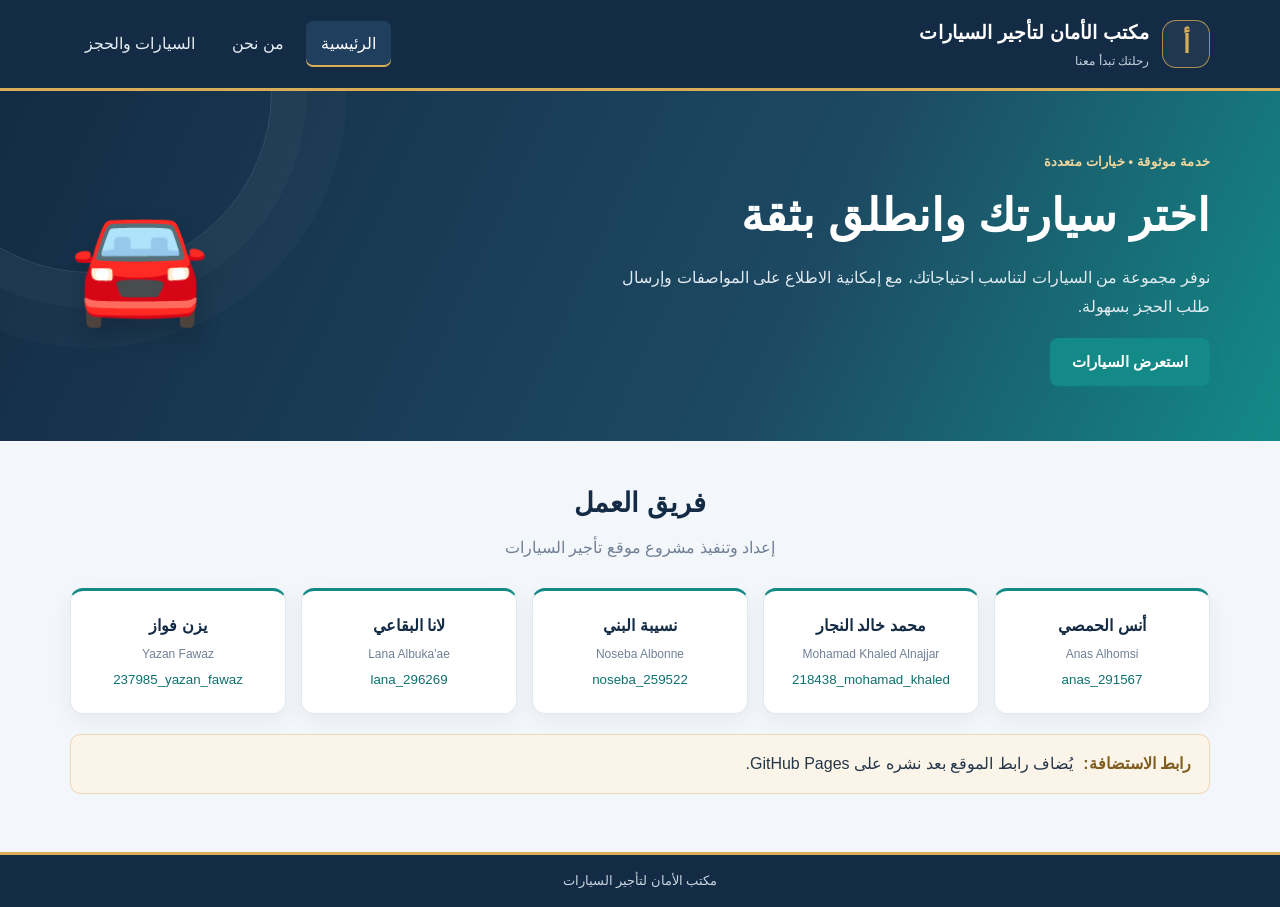
==== home.html @ c4a5c2bd "Add files via upload" ====
<?xml version="1.0" encoding="UTF-8"?>
<!DOCTYPE html PUBLIC "-//W3C//DTD XHTML 1.0 Strict//EN"
 "http://www.w3.org/TR/xhtml1/DTD/xhtml1-strict.dtd">
<html xmlns="http://www.w3.org/1999/xhtml" xml:lang="ar" lang="ar" dir="rtl">
<head>
  <meta http-equiv="Content-Type" content="text/html; charset=UTF-8" />
  <meta name="viewport" content="width=device-width, initial-scale=1.0" />
  <title>مكتب الأمان لتأجير السيارات - الرئيسية</title>
  <link rel="stylesheet" type="text/css" href="style.css" />
</head>
<body>
  <div class="site-header">
    <div class="container header-inner">
      <div class="brand">
        <span class="brand-mark">أ</span>
        <div>
          <h1>مكتب الأمان لتأجير السيارات</h1>
          <p>رحلتك تبدأ معنا</p>
        </div>
      </div>
      <ul class="main-nav">
        <li><a class="active" href="index.html">الرئيسية</a></li>
        <li><a href="AboutUs.html">من نحن</a></li>
        <li><a href="Cars.html">السيارات والحجز</a></li>
      </ul>
    </div>
  </div>

  <div class="hero">
    <div class="container hero-content">
      <div class="hero-copy">
        <span class="eyebrow">خدمة موثوقة • خيارات متعددة</span>
        <h2>اختر سيارتك وانطلق بثقة</h2>
        <p>نوفر مجموعة من السيارات لتناسب احتياجاتك، مع إمكانية الاطلاع على المواصفات وإرسال طلب الحجز بسهولة.</p>
        <a class="button-link" href="Cars.html">استعرض السيارات</a>
      </div>
      <div class="hero-symbol" aria-hidden="true">🚘</div>
    </div>
  </div>

  <div class="container content-section">
    <h2 class="section-title">فريق العمل</h2>
    <p class="section-intro">إعداد وتنفيذ مشروع موقع تأجير السيارات</p>
    <div class="team-grid">
      <div class="team-card"><strong>أنس الحمصي</strong><span>Anas Alhomsi</span><small>anas_291567</small></div>
      <div class="team-card"><strong>محمد خالد النجار</strong><span>Mohamad Khaled Alnajjar</span><small>218438_mohamad_khaled</small></div>
      <div class="team-card"><strong>نسيبة البني</strong><span>Noseba Albonne</span><small>noseba_259522</small></div>
      <div class="team-card"><strong>لانا البقاعي</strong><span>Lana Albuka'ae</span><small>lana_296269</small></div>
      <div class="team-card"><strong>يزن فواز</strong><span>Yazan Fawaz</span><small>237985_yazan_fawaz</small></div>
    </div>
    <div class="publish-panel">
      <strong>رابط الاستضافة:</strong>
      <span>يُضاف رابط الموقع بعد نشره على GitHub Pages.</span>
    </div>
  </div>

  <div class="site-footer">
    <div class="container"><p>مكتب الأمان لتأجير السيارات</p></div>
  </div>
</body>
</html>
---- style.css ----
@charset "UTF-8";
:root {
  --navy: #142b45;
  --navy-light: #203e5d;
  --teal: #138a87;
  --teal-dark: #0d706e;
  --gold: #d7ad58;
  --ink: #25364a;
  --muted: #718096;
  --paper: #ffffff;
  --page: #f3f6fa;
  --line: #e1e8ef;
  --soft-teal: #eaf5f4;
  --soft-gold: #fbf5e9;
  --danger: #a83232;
}
* { box-sizing: border-box; }
html { direction: rtl; scroll-behavior: smooth; }
body { margin: 0; font-family: Tahoma, Arial, sans-serif; color: var(--ink); background: var(--page); line-height: 1.85; }
a { color: inherit; text-decoration: none; }
button, input { font-family: inherit; }
.container { width: min(1140px, 92%); margin: 0 auto; }
.site-header { color: #fff; background: var(--navy); border-bottom: 3px solid var(--gold); box-shadow: 0 5px 18px rgba(20,43,69,.12); }
.header-inner { min-height: 88px; display: flex; align-items: center; justify-content: space-between; gap: 22px; flex-wrap: wrap; padding: 12px 0; }
.brand { display: flex; align-items: center; gap: 13px; }
.brand-mark { width: 48px; height: 48px; border: 1px solid rgba(215,173,88,.75); border-radius: 14px; display: grid; place-items: center; color: var(--gold); font-size: 25px; font-weight: bold; background: rgba(255,255,255,.06); }
.brand h1 { margin: 0; color: #fff; font-size: 19px; letter-spacing: .1px; }
.brand p { margin: 0; color: #c5d2df; font-size: 12px; }
.main-nav { list-style: none; display: flex; align-items: center; gap: 7px; margin: 0; padding: 0; flex-wrap: wrap; }
.main-nav a { display: block; padding: 8px 15px; border-radius: 7px; color: #e4ebf2; transition: background .2s ease, color .2s ease; }
.main-nav a:hover, .main-nav a.active { color: #fff; background: var(--navy-light); box-shadow: inset 0 -2px var(--gold); }
.hero { position: relative; overflow: hidden; color: #fff; background: linear-gradient(115deg, #142b45 0%, #1d4962 62%, #138a87 100%); }
.hero:after { content: ""; position: absolute; width: 360px; height: 360px; border: 1px solid rgba(255,255,255,.12); border-radius: 50%; left: -90px; top: -180px; box-shadow: 0 0 0 35px rgba(255,255,255,.025), 0 0 0 75px rgba(255,255,255,.02); }
.hero-content { min-height: 350px; display: flex; align-items: center; justify-content: space-between; gap: 30px; padding-top: 38px; padding-bottom: 38px; position: relative; z-index: 1; }
.hero-copy { max-width: 660px; }
.eyebrow { display: inline-block; color: #f0d79f; font-weight: bold; font-size: 13px; letter-spacing: .2px; }
.hero h2 { margin: 10px 0 12px; font-size: clamp(29px, 4vw, 45px); line-height: 1.35; }
.hero p { max-width: 600px; color: #e0eaf0; }
.hero-symbol { font-size: 112px; filter: drop-shadow(0 14px 12px rgba(0,0,0,.2)); }
.button-link, .primary-button, .secondary-button { border: 0; display: inline-block; cursor: pointer; border-radius: 8px; padding: 10px 22px; font-size: 15px; font-weight: bold; transition: transform .15s ease, background .2s ease, box-shadow .2s ease; }
.button-link, .primary-button { color: #fff; background: var(--teal); box-shadow: 0 4px 10px rgba(19,138,135,.18); }
.button-link:hover, .primary-button:hover { background: var(--teal-dark); transform: translateY(-1px); }
.secondary-button { color: var(--navy); background: #e8edf3; }
.secondary-button:hover { background: #dce5ed; }
.content-section { padding-top: 38px; padding-bottom: 58px; }
.section-title { margin: 0; text-align: center; color: var(--navy); font-size: 27px; }
.section-intro { margin: 4px 0 25px; text-align: center; color: var(--muted); }
.team-grid { display: grid; grid-template-columns: repeat(auto-fit, minmax(190px, 1fr)); gap: 15px; }
.team-card, .about-card, .form-panel { background: var(--paper); border: 1px solid var(--line); border-radius: 13px; padding: 20px; box-shadow: 0 7px 22px rgba(20,43,69,.055); }
.team-card { display: flex; flex-direction: column; gap: 3px; text-align: center; border-top: 3px solid var(--teal); }
.team-card strong { color: var(--navy); }
.team-card span { color: var(--muted); font-size: 12px; direction: ltr; }
.team-card small { color: var(--teal-dark); direction: ltr; }
.publish-panel { margin-top: 20px; padding: 14px 18px; border: 1px solid #ead9b7; border-radius: 10px; background: var(--soft-gold); display: flex; gap: 10px; flex-wrap: wrap; }
.publish-panel strong { color: #805d20; }
.site-footer { padding: 14px 0; color: #c9d5e0; background: var(--navy); text-align: center; font-size: 13px; border-top: 3px solid var(--gold); }
.site-footer p { margin: 0; }
.page-banner { padding: 25px 0; background: linear-gradient(90deg, #eaf1f6, #eaf5f4); border-bottom: 1px solid #dce6ec; }
.page-banner h2 { margin: 0; color: var(--navy); font-size: 28px; }
.page-banner p { margin: 2px 0 0; color: var(--muted); }
.about-layout { display: grid; grid-template-columns: 1.3fr 1fr; gap: 18px; }
.about-card h2 { margin: 0 0 10px; color: var(--teal-dark); font-size: 21px; }
.about-card p { margin: 8px 0; }
.contact-card { border-top: 3px solid var(--gold); }
.branch-grid { display: grid; grid-template-columns: repeat(3, 1fr); gap: 12px; }
.branch-grid div { display: flex; flex-direction: column; padding: 14px; border-radius: 9px; background: var(--soft-teal); border: 1px solid #d8eae8; }
.branch-grid strong { color: var(--navy); }
.branch-grid span { color: var(--muted); font-size: 13px; }
.branches { margin-top: 18px; }
.center-action { margin-top: 25px; text-align: center; }
.table-wrap { overflow-x: auto; background: var(--paper); border: 1px solid var(--line); border-radius: 12px; box-shadow: 0 7px 22px rgba(20,43,69,.055); }
.cars-table { width: 100%; min-width: 850px; border-collapse: collapse; text-align: center; }
.cars-table th { padding: 13px 9px; color: #fff; background: var(--navy-light); font-weight: bold; white-space: nowrap; }
.cars-table td { padding: 10px 8px; border-bottom: 1px solid #e8edf2; }
.cars-table tbody tr:nth-child(4n+1) { background: #fbfcfe; }
.cars-table tbody tr:hover:not(.details-row) { background: #f0f7f7; }
.car-thumb { width: 105px; height: 58px; object-fit: contain; }
.price { color: var(--teal-dark); font-weight: bold; }
.detail-label { white-space: nowrap; font-size: 13px; cursor: pointer; }
.detail-label input { vertical-align: middle; accent-color: var(--teal); }
.cars-table input[type="checkbox"], .form-field input[type="checkbox"] { accent-color: var(--teal); }
.details-row { display: none; background: var(--soft-teal) !important; }
.details-row td { padding: 8px 16px; text-align: right; }
.details-box { padding: 9px; color: #36515e; }
.selection-bar { display: flex; align-items: center; justify-content: space-between; gap: 15px; flex-wrap: wrap; margin: 18px 0 25px; padding: 14px 17px; background: var(--paper); border: 1px solid var(--line); border-radius: 10px; }
.form-panel { margin-top: 20px; border-top: 3px solid var(--teal); }
.form-panel h2 { margin: 0 0 4px; color: var(--navy); }
.required-note, .field-hint { color: var(--muted); font-size: 12px; }
.required { color: var(--danger); }
fieldset { margin: 15px 0; padding: 18px; border: 1px solid #d8e2eb; border-radius: 10px; }
legend { padding: 0 8px; color: var(--teal-dark); font-weight: bold; }
.form-grid { display: grid; grid-template-columns: repeat(2, minmax(0, 1fr)); gap: 15px; }
.form-field { display: flex; flex-direction: column; gap: 4px; }
.form-field label { font-size: 14px; font-weight: bold; color: #34465a; }
.form-field input { width: 100%; padding: 10px 11px; border: 1px solid #cbd6e0; border-radius: 7px; background: #fff; font: inherit; direction: ltr; text-align: left; transition: border .2s ease, box-shadow .2s ease; }
.form-field input:focus { outline: none; border-color: var(--teal); box-shadow: 0 0 0 3px rgba(19,138,135,.12); }
.form-actions { display: flex; gap: 10px; flex-wrap: wrap; }
.result-panel { display: none; margin-top: 20px; padding: 17px; border: 1px solid #b8dcd2; border-radius: 10px; background: #eff8f5; }
.result-panel h3 { margin: 0 0 8px; color: #176b55; }
.result-panel table { width: 100%; margin-top: 10px; border-collapse: collapse; background: #fff; }
.result-panel th, .result-panel td { padding: 8px; border: 1px solid #dbe7e2; text-align: center; }
.error-message { color: var(--danger); background: #fff2f1; border-color: #edc7c4; }
@media (max-width: 720px) {
  .header-inner { justify-content: center; }
  .main-nav { justify-content: center; }
  .hero-content { flex-direction: column; text-align: center; }
  .hero-symbol { font-size: 76px; }
  .about-layout, .form-grid { grid-template-columns: 1fr; }
  .branch-grid { grid-template-columns: 1fr; }
}
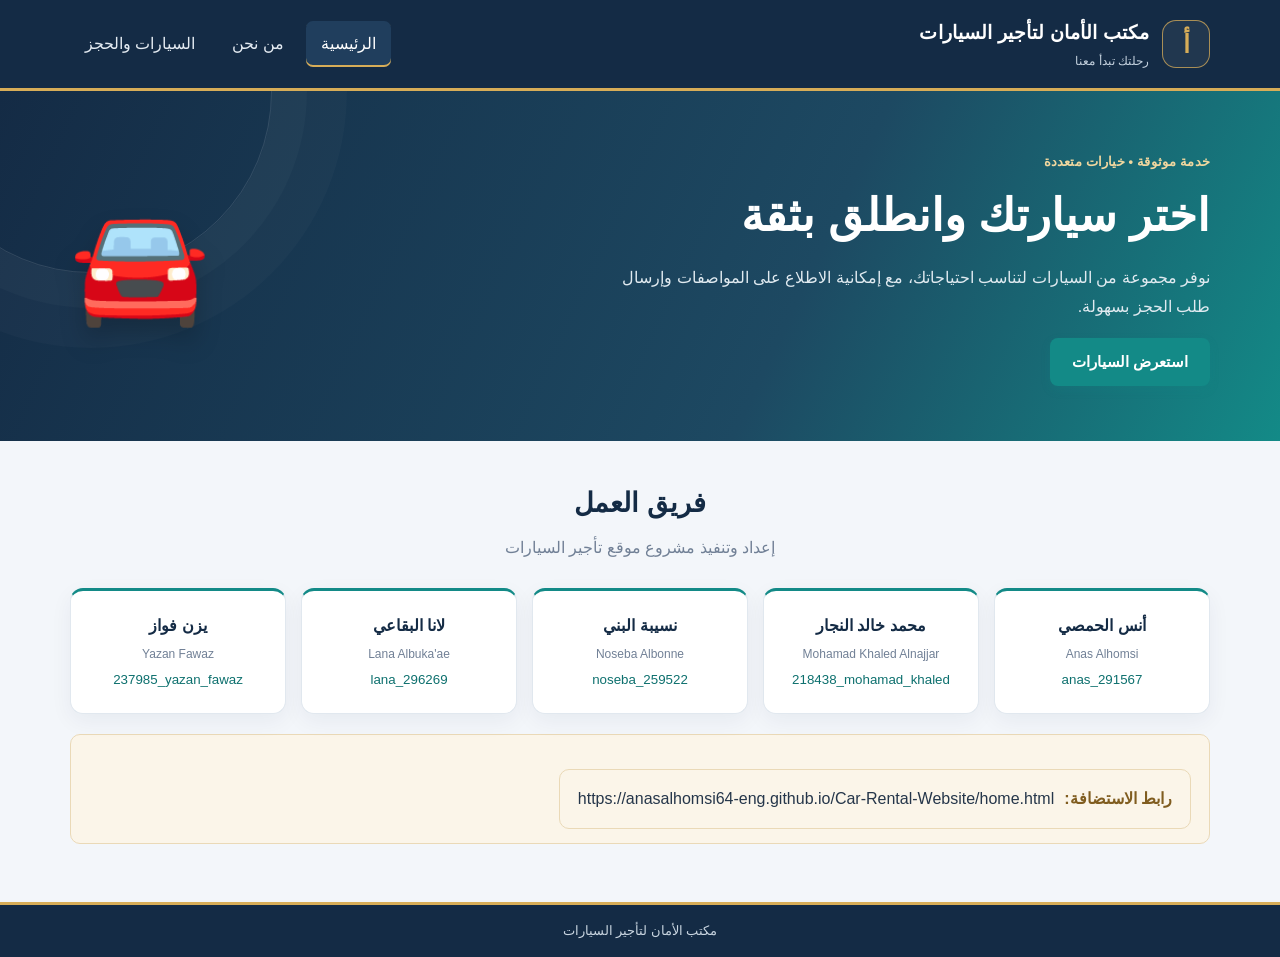
==== commit 367f3ca7: "Update home.html" ====
--- a/home.html
+++ b/home.html
@@ -49,8 +49,10 @@
       <div class="team-card"><strong>يزن فواز</strong><span>Yazan Fawaz</span><small>237985_yazan_fawaz</small></div>
     </div>
     <div class="publish-panel">
-      <strong>رابط الاستضافة:</strong>
-      <span>يُضاف رابط الموقع بعد نشره على GitHub Pages.</span>
+      <div class="publish-panel">
+  <strong>رابط الاستضافة:</strong>
+  <a href="https://anasalhomsi64-eng.github.io/Car-Rental-Website/home.html">https://anasalhomsi64-eng.github.io/Car-Rental-Website/home.html</a>
+</div>
     </div>
   </div>
 
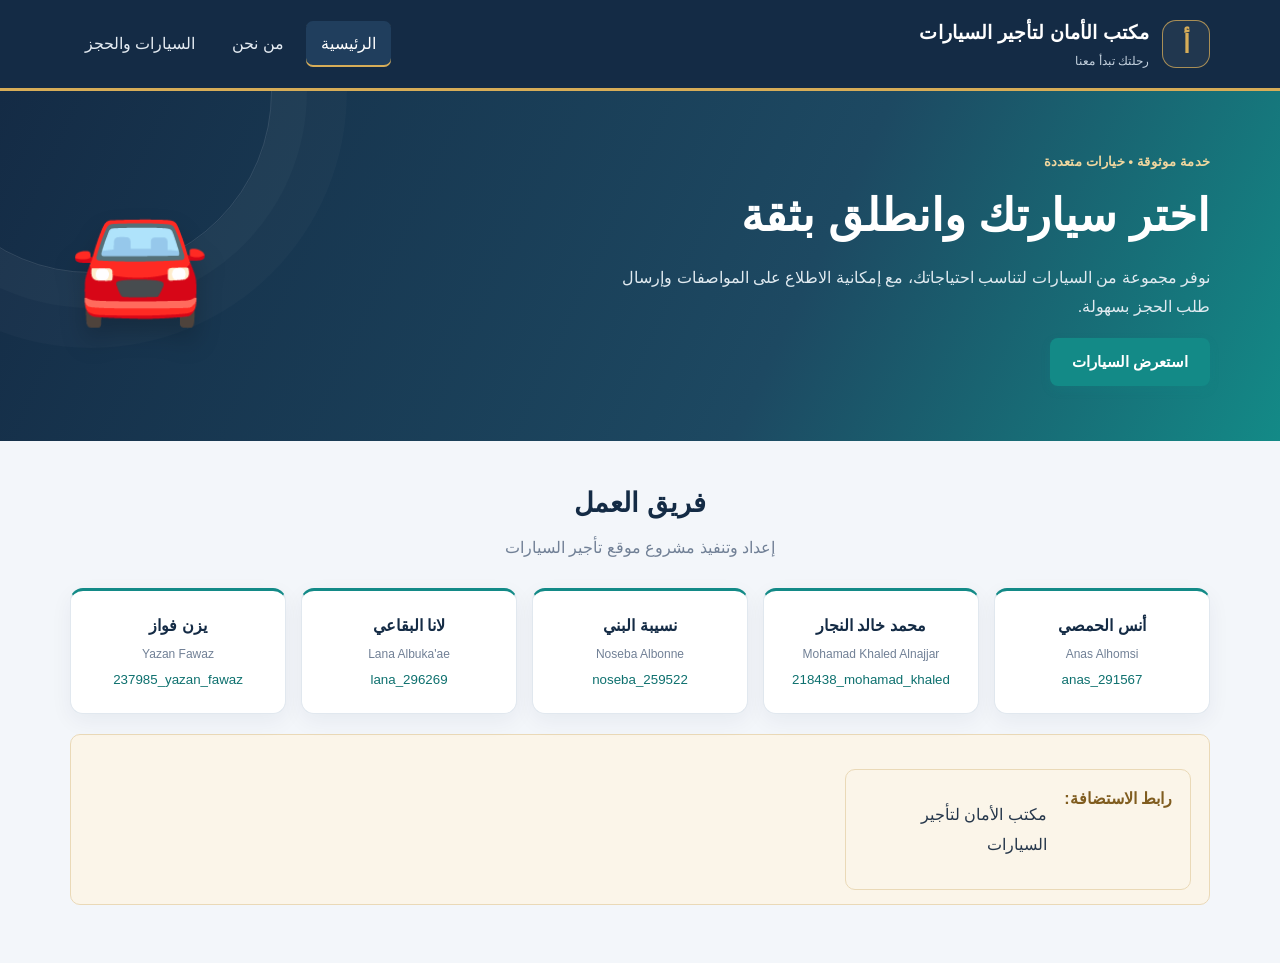
==== commit 2672b31c: "home.html" ====
--- a/home.html
+++ b/home.html
@@ -51,7 +51,7 @@
     <div class="publish-panel">
       <div class="publish-panel">
   <strong>رابط الاستضافة:</strong>
-  <a href="https://anasalhomsi64-eng.github.io/Car-Rental-Website/home.html">https://anasalhomsi64-eng.github.io/Car-Rental-Website/home.html</a>
+  <a href="https://anasalhomsi64-eng.github.io/IWP201_HW_F25_ANAS/</a>
 </div>
     </div>
   </div>
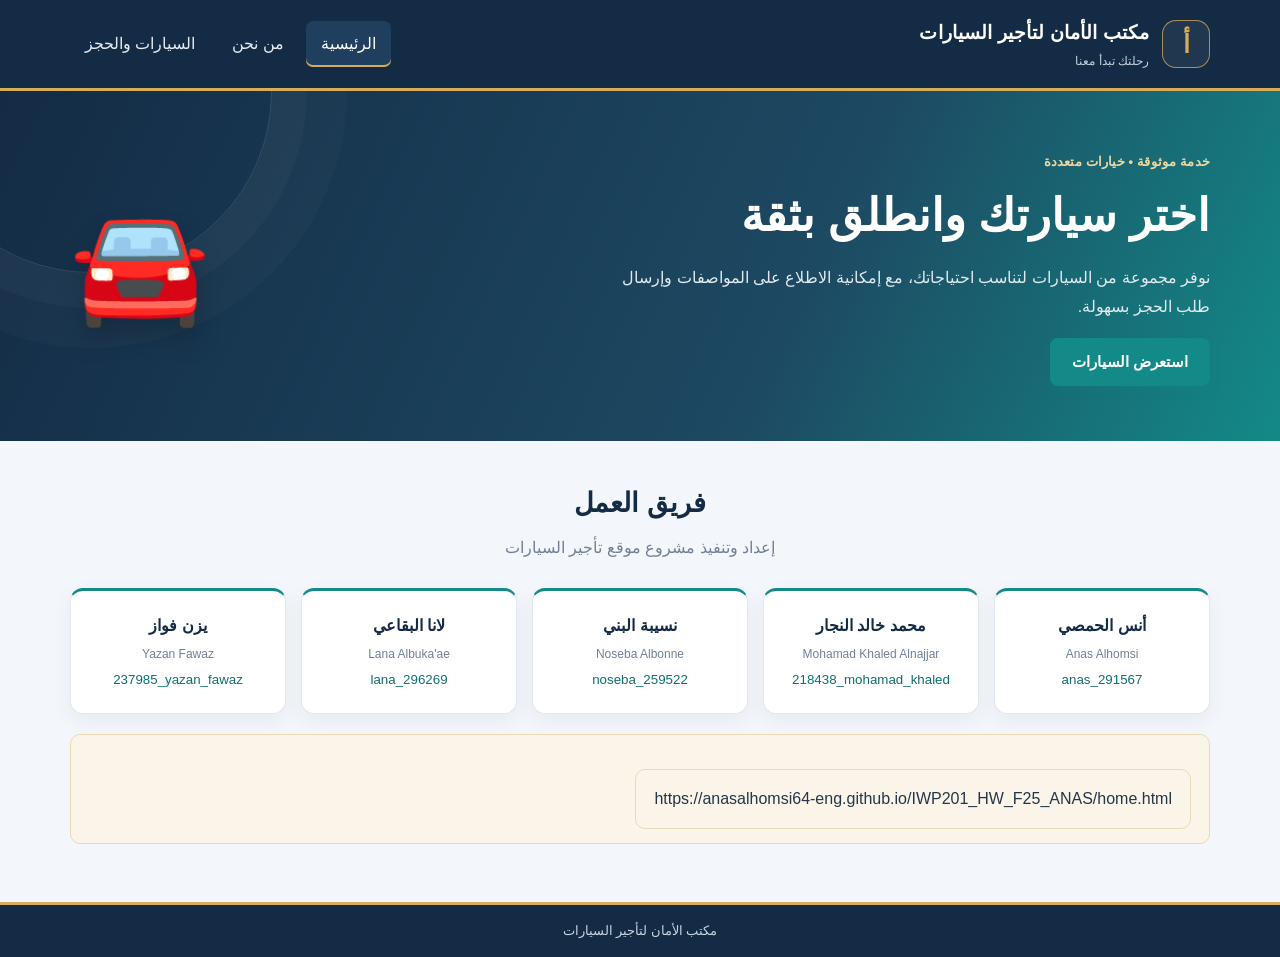
==== commit e86e3041: "Update home.html" ====
--- a/home.html
+++ b/home.html
@@ -50,8 +50,7 @@
     </div>
     <div class="publish-panel">
       <div class="publish-panel">
-  <strong>رابط الاستضافة:</strong>
-  <a href="https://anasalhomsi64-eng.github.io/IWP201_HW_F25_ANAS/</a>
+  <a href="https://anasalhomsi64-eng.github.io/IWP201_HW_F25_ANAS/home.html">https://anasalhomsi64-eng.github.io/IWP201_HW_F25_ANAS/home.html</a>
 </div>
     </div>
   </div>
